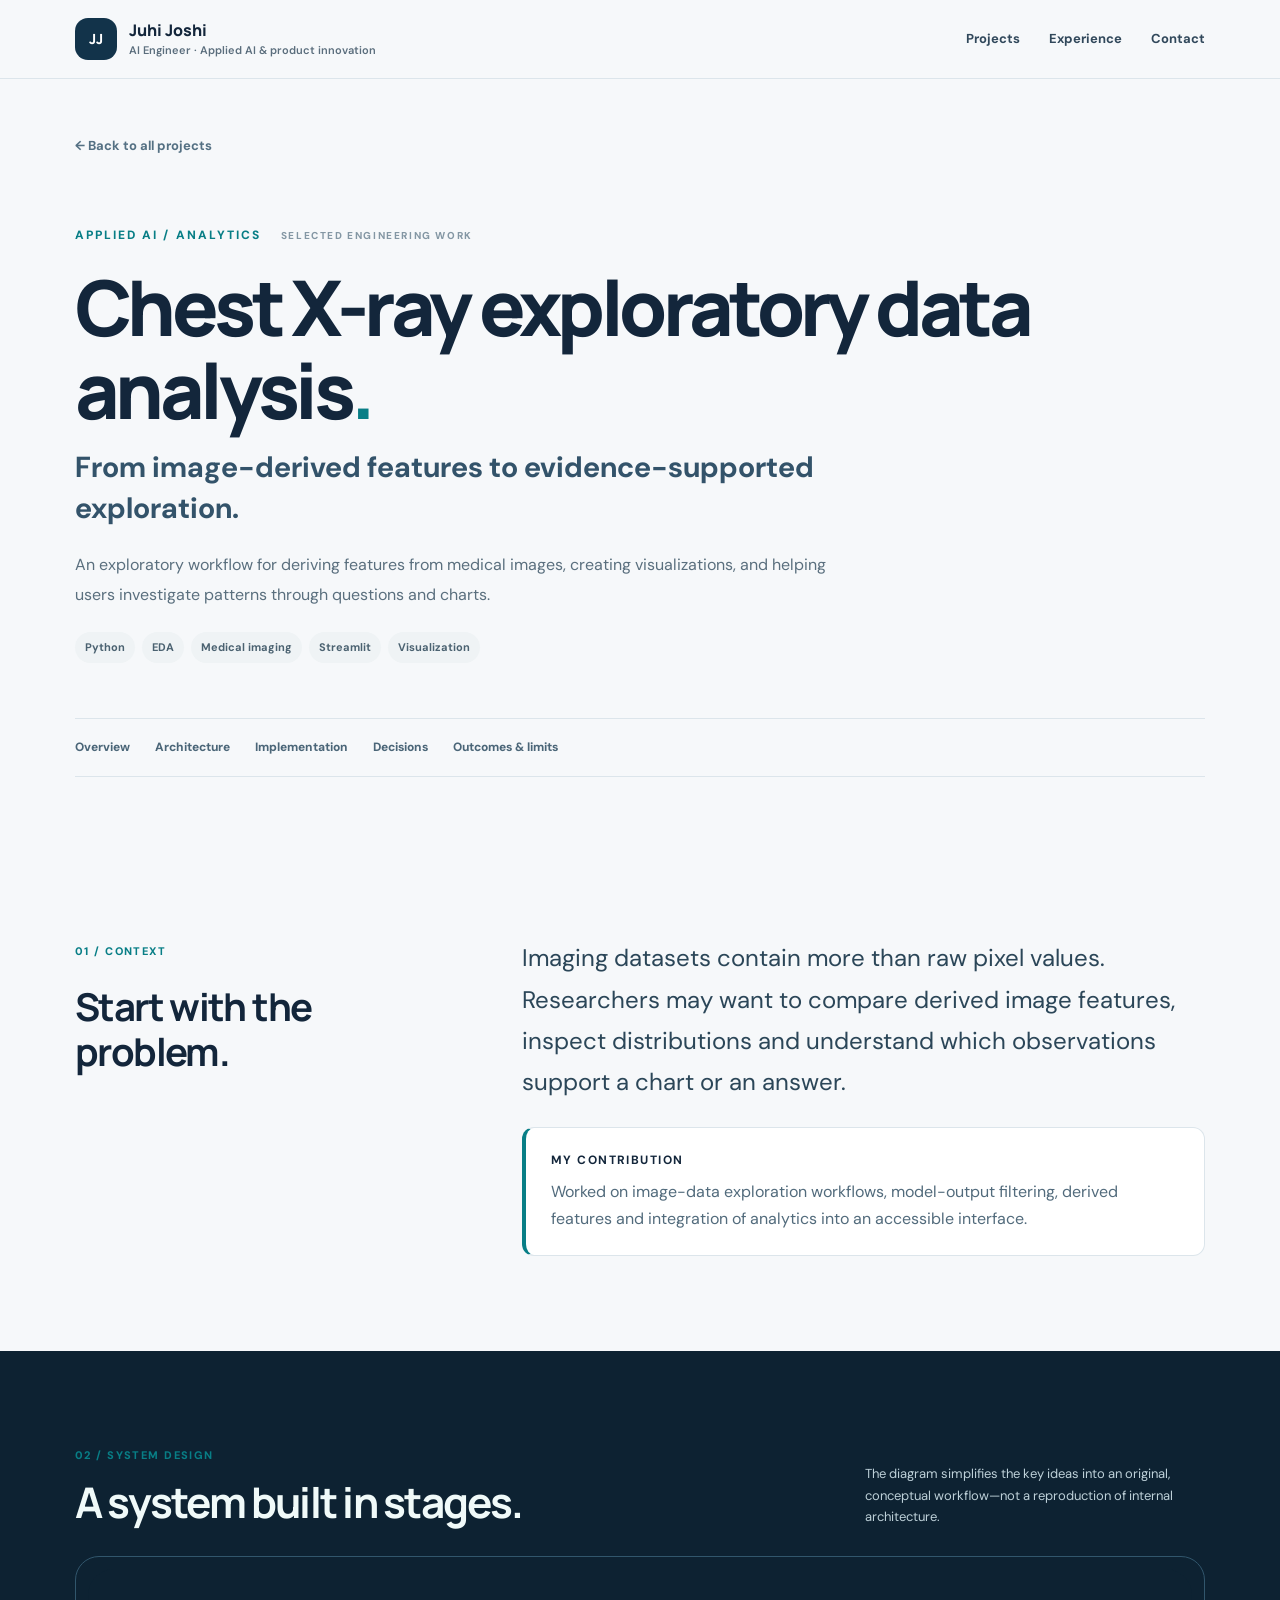
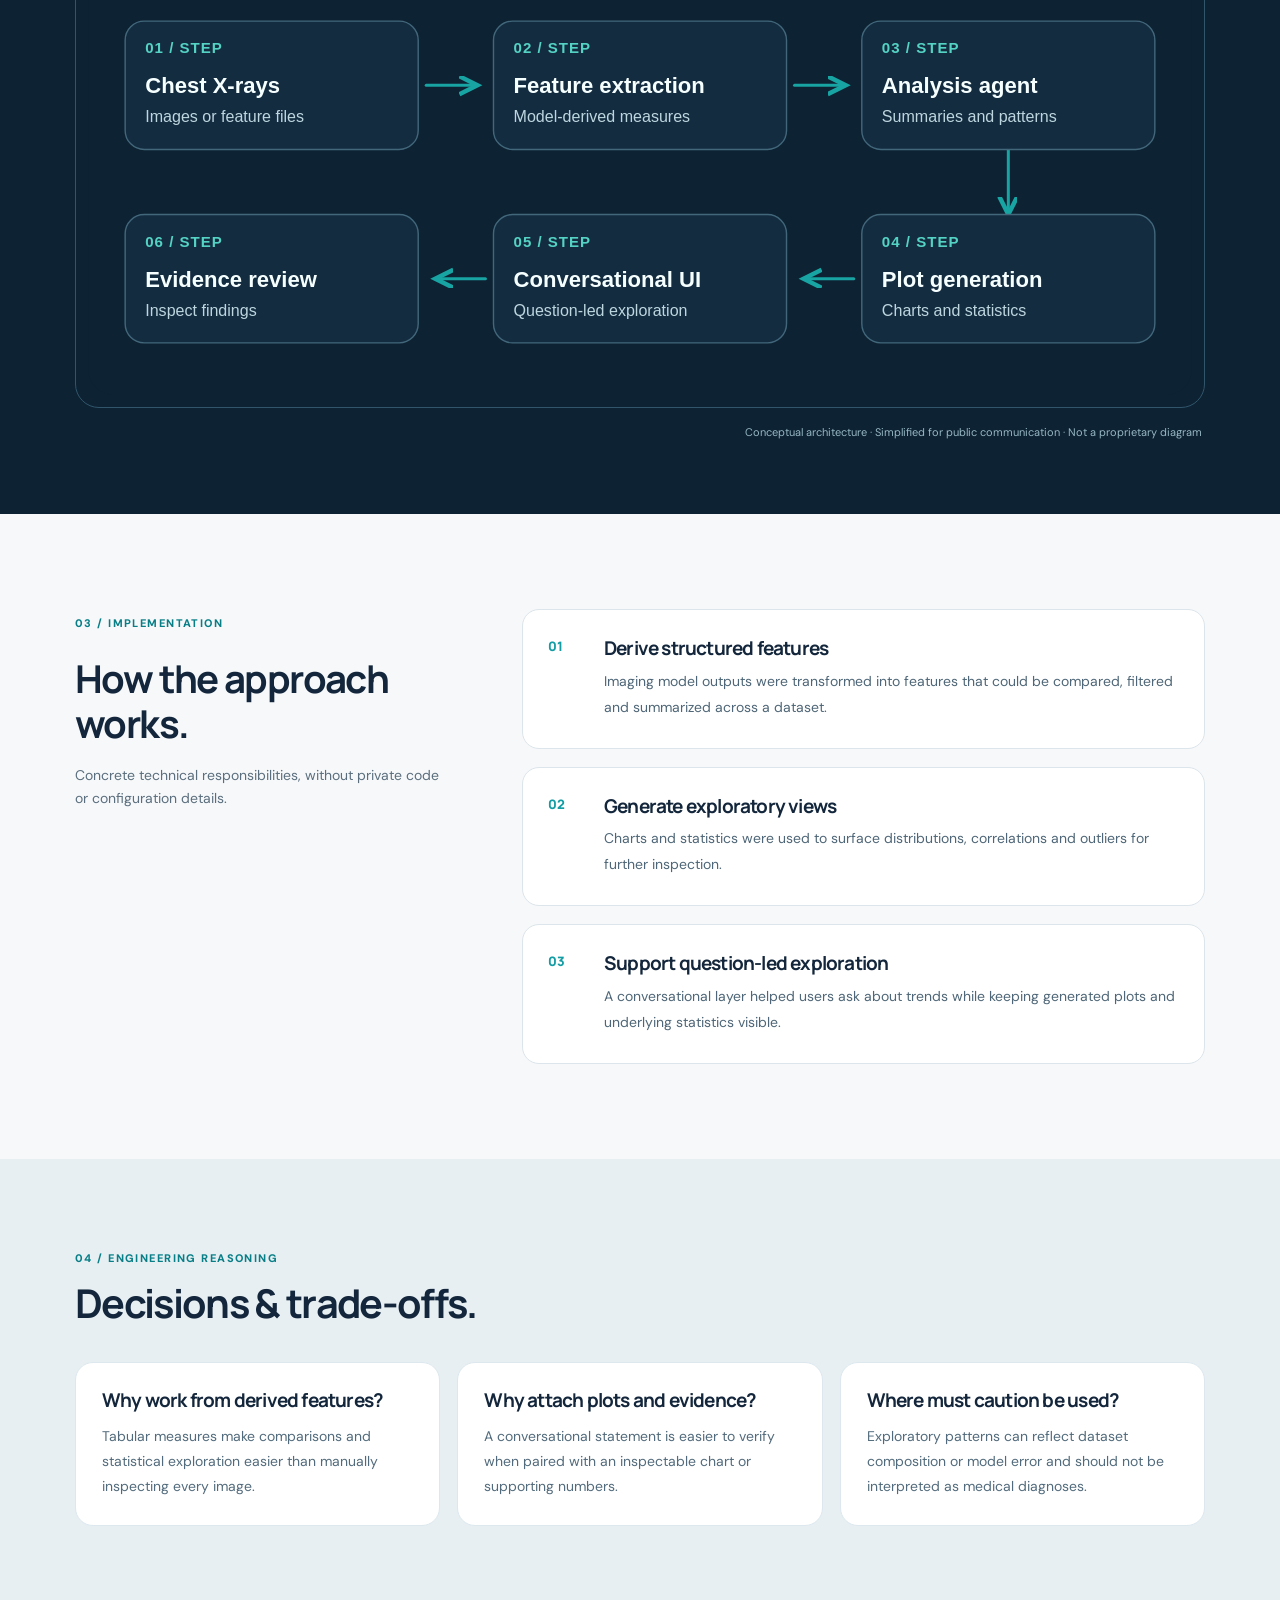
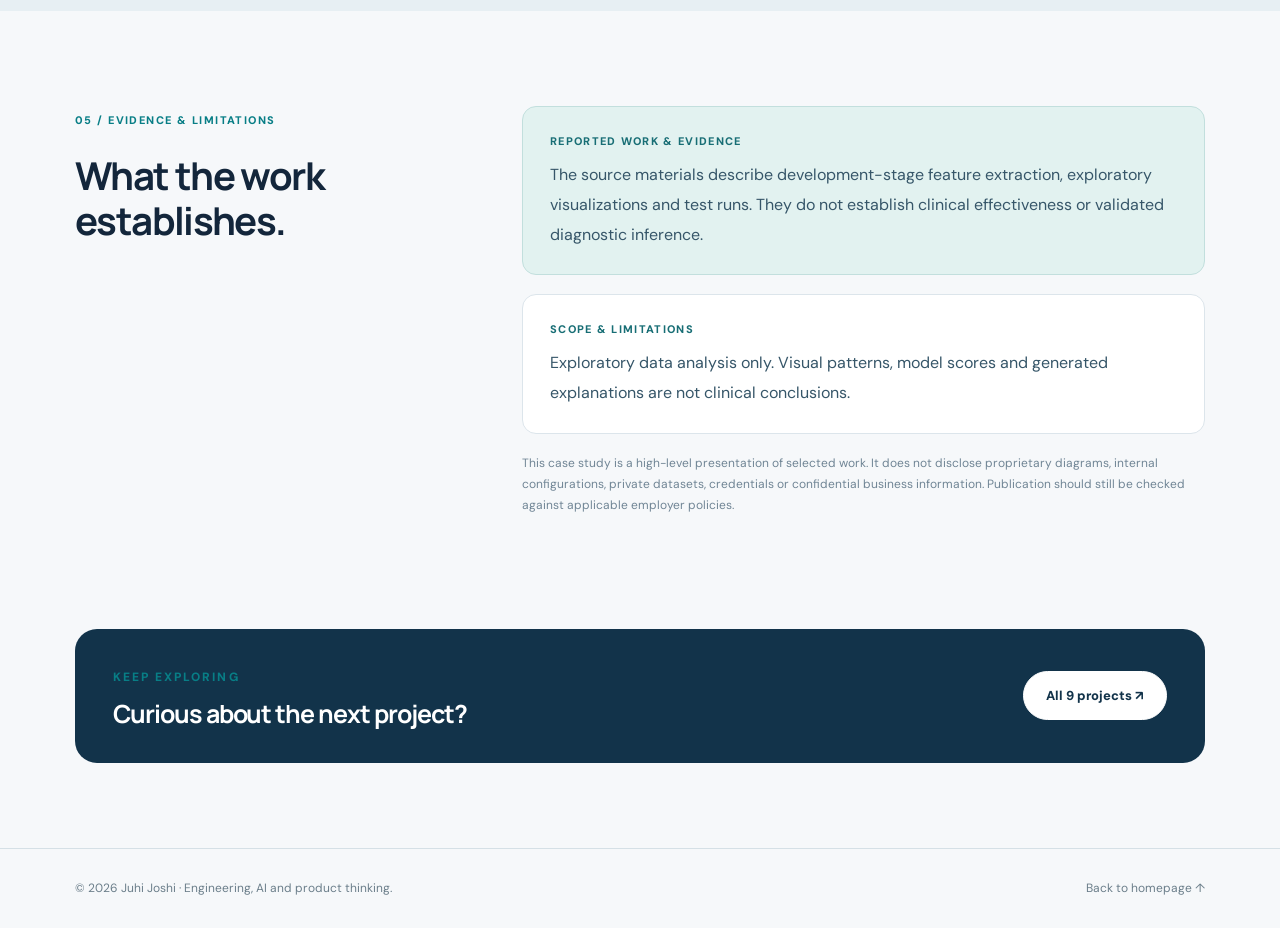
==== projects/chest-xray-eda.html @ a4c3a292 "Upload project case studies" ====
<!doctype html><html lang="en"><head><meta charset="utf-8"><meta name="viewport" content="width=device-width,initial-scale=1"><meta name="description" content="An exploratory workflow for deriving features from medical images, creating visualizations, and helping users investigate patterns through questions and charts."><title>Chest X-ray exploratory data analysis | Juhi Joshi</title><link rel="stylesheet" href="../assets/style.css"></head>
<body><header class="site-nav"><div class="shell nav-inner"><a class="logo" href="../index.html"><span class="monogram">JJ</span><span>Juhi Joshi<small>AI Engineer · Applied AI &amp; product innovation</small></span></a><nav class="nav-links"><a href="../index.html#work">Projects</a><a href="../index.html#experience">Experience</a><a href="../index.html#contact">Contact</a></nav></div></header>
<main class="case-modern"><div class="shell case-intro"><a class="back" href="../index.html#work">← Back to all projects</a><div class="case-topline"><span class="eyebrow">Applied AI / Analytics</span><span class="case-label">SELECTED ENGINEERING WORK</span></div><h1>Chest X-ray exploratory data analysis<span class="title-period">.</span></h1><p class="case-dek">From image-derived features to evidence-supported exploration.</p><p class="case-summary">An exploratory workflow for deriving features from medical images, creating visualizations, and helping users investigate patterns through questions and charts.</p><div class="tags"><span class="tag">Python</span><span class="tag">EDA</span><span class="tag">Medical imaging</span><span class="tag">Streamlit</span><span class="tag">Visualization</span></div><div class="case-jumps"><a href="#overview">Overview</a><a href="#architecture">Architecture</a><a href="#implementation">Implementation</a><a href="#decisions">Decisions</a><a href="#evidence">Outcomes &amp; limits</a></div></div>
<section class="shell case-overview" id="overview"><div class="case-side"><span class="case-index">01 / CONTEXT</span><h2>Start with the problem.</h2></div><div class="case-main"><p class="case-large">Imaging datasets contain more than raw pixel values. Researchers may want to compare derived image features, inspect distributions and understand which observations support a chart or an answer.</p><div class="scope-note"><strong>My contribution</strong><p>Worked on image-data exploration workflows, model-output filtering, derived features and integration of analytics into an accessible interface.</p></div></div></section>
<section class="case-diagram-band" id="architecture"><div class="shell"><div class="case-section-heading"><div><span class="case-index">02 / SYSTEM DESIGN</span><h2>A system built in stages.</h2></div><p>The diagram simplifies the key ideas into an original, conceptual workflow—not a reproduction of internal architecture.</p></div><div class="diagram-frame"><img src="../assets/diagrams/chest-xray-eda.svg" alt="Conceptual architecture of Chest X-ray exploratory data analysis, shown as six connected stages" loading="lazy"></div><p class="diagram-caption">Conceptual architecture · Simplified for public communication · Not a proprietary diagram</p></div></section>
<section class="shell case-split" id="implementation"><div class="case-side"><span class="case-index">03 / IMPLEMENTATION</span><h2>How the approach works.</h2><p>Concrete technical responsibilities, without private code or configuration details.</p></div><div class="impl-list"><article class="impl-item"><span class="impl-num">01</span><div><h3>Derive structured features</h3><p>Imaging model outputs were transformed into features that could be compared, filtered and summarized across a dataset.</p></div></article><article class="impl-item"><span class="impl-num">02</span><div><h3>Generate exploratory views</h3><p>Charts and statistics were used to surface distributions, correlations and outliers for further inspection.</p></div></article><article class="impl-item"><span class="impl-num">03</span><div><h3>Support question-led exploration</h3><p>A conversational layer helped users ask about trends while keeping generated plots and underlying statistics visible.</p></div></article></div></section>
<section class="case-decisions-band" id="decisions"><div class="shell"><span class="case-index">04 / ENGINEERING REASONING</span><h2>Decisions &amp; trade-offs.</h2><div class="decision-grid"><article class="decision-card"><h3>Why work from derived features?</h3><p>Tabular measures make comparisons and statistical exploration easier than manually inspecting every image.</p></article><article class="decision-card"><h3>Why attach plots and evidence?</h3><p>A conversational statement is easier to verify when paired with an inspectable chart or supporting numbers.</p></article><article class="decision-card"><h3>Where must caution be used?</h3><p>Exploratory patterns can reflect dataset composition or model error and should not be interpreted as medical diagnoses.</p></article></div></div></section>
<section class="shell case-split case-end-section" id="evidence"><div class="case-side"><span class="case-index">05 / EVIDENCE &amp; LIMITATIONS</span><h2>What the work establishes.</h2></div><div class="case-main"><div class="evidence-panel"><span class="panel-title">REPORTED WORK &amp; EVIDENCE</span><p>The source materials describe development-stage feature extraction, exploratory visualizations and test runs. They do not establish clinical effectiveness or validated diagnostic inference.</p></div><div class="limits-panel"><span class="panel-title">SCOPE &amp; LIMITATIONS</span><p>Exploratory data analysis only. Visual patterns, model scores and generated explanations are not clinical conclusions.</p></div><p class="case-disclaimer">This case study is a high-level presentation of selected work. It does not disclose proprietary diagrams, internal configurations, private datasets, credentials or confidential business information. Publication should still be checked against applicable employer policies.</p></div></section>
<div class="shell"><div class="case-next"><div><span class="eyebrow">KEEP EXPLORING</span><h2>Curious about the next project?</h2></div><a class="btn" href="../index.html#work">All 9 projects ↗</a></div></div></main><footer class="footer"><div class="shell footer-inner"><span>© 2026 Juhi Joshi · Engineering, AI and product thinking.</span><a href="../index.html">Back to homepage ↑</a></div></footer></body></html>
---- assets/style.css ----
@import url('https://fonts.googleapis.com/css2?family=DM+Sans:wght@400;500;600;700&family=Manrope:wght@400;500;600;700;800&display=swap');
:root{--bg:#f6f8fa;--surface:#fff;--ink:#13263b;--muted:#5b6e7d;--line:#dce5eb;--accent:#087e86;--deep:#12334a;--pale:#e5f4f3;--gold:#dcb46b}*{box-sizing:border-box}html{scroll-behavior:smooth}body{margin:0;color:var(--ink);background:var(--bg);font-family:'DM Sans',Arial,sans-serif;line-height:1.65}a{color:inherit;text-decoration:none}button{font:inherit}.shell{max-width:1190px;margin:auto;padding:0 30px}.site-nav{background:rgba(246,248,250,.93);backdrop-filter:blur(16px);border-bottom:1px solid var(--line);position:sticky;top:0;z-index:50}.nav-inner{height:78px;display:flex;align-items:center;justify-content:space-between;gap:20px}.logo{display:flex;align-items:center;gap:12px;font-weight:800;font-family:Manrope,sans-serif;line-height:1.2}.monogram{width:42px;height:42px;border-radius:13px;background:var(--deep);color:#fff;display:grid;place-items:center;font-size:14px;letter-spacing:.03em}.logo small{display:block;font-size:11px;font-family:'DM Sans',sans-serif;color:var(--muted);font-weight:600;margin-top:4px}.nav-links{display:flex;gap:29px;align-items:center;font-size:13px;font-weight:700;color:#31485b}.nav-links a:hover,.text-link:hover{color:var(--accent)}.nav-contact{border:1px solid #9cbbc2;padding:11px 16px;border-radius:50px}.menu-toggle{display:none;cursor:pointer;border:1px solid var(--line);background:#fff;padding:7px 13px;border-radius:8px}.eyebrow{font-size:12px;text-transform:uppercase;letter-spacing:.17em;font-weight:800;color:var(--accent)}h1,h2,h3,h4{font-family:Manrope,sans-serif;line-height:1.19;letter-spacing:-.042em}h1{font-size:clamp(43px,5.5vw,75px);font-weight:800;margin:20px 0 22px}h2{font-size:clamp(31px,3.1vw,44px);margin:10px 0 17px}h3{font-size:22px;margin:12px 0}p{margin:0 0 18px}.lead{font-size:18px;color:#496071;max-width:680px;line-height:1.8}.hero{padding:105px 0 80px;position:relative;overflow:hidden}.hero-grid{display:grid;grid-template-columns:1.16fr .84fr;align-items:center;gap:65px}.hero .lead{max-width:650px}.hero h1 span{color:var(--accent)}.hero-kicker{display:flex;align-items:center;gap:10px}.live-dot{width:8px;height:8px;background:#1eaf96;border-radius:50%;box-shadow:0 0 0 5px #def3ee}.hero-actions{display:flex;flex-wrap:wrap;gap:13px;margin:28px 0}.btn{border-radius:50px;padding:13px 22px;background:var(--deep);color:white;display:inline-flex;align-items:center;gap:12px;font-size:13px;font-weight:800;border:1px solid var(--deep);transition:transform .2s,background .2s}.btn:hover{transform:translateY(-2px);background:#205571}.btn.secondary{background:transparent;color:var(--deep);border-color:#bacbd4}.btn.secondary:hover{background:#e9f0f3}.hero-note{font-size:12px;color:#71818e}.visual{position:relative;border-radius:27px;min-height:445px;padding:26px;background:linear-gradient(145deg,#102e43,#0e5762);box-shadow:0 30px 75px #193b4c26;overflow:hidden;color:white}.visual:before{content:'';position:absolute;inset:0;opacity:.17;background-image:radial-gradient(#bde9e6 1px,transparent 1px);background-size:18px 18px}.visual .v-label{position:relative;color:#9dcfce;letter-spacing:.16em;font-size:11px;font-weight:800}.orbit{position:absolute;border:1px solid #70b4b76b;border-radius:50%;width:360px;height:360px;left:50%;top:52%;transform:translate(-50%,-50%)}.orbit.two{width:260px;height:260px;transform:translate(-50%,-50%) rotate(25deg)}.center-node{position:absolute;top:50%;left:50%;transform:translate(-50%,-50%);width:153px;height:153px;background:#f5fbfa;border-radius:34px;display:flex;flex-direction:column;align-items:center;justify-content:center;color:var(--deep);box-shadow:0 15px 50px #061e2d75;text-align:center;font-weight:800;font-family:Manrope}.center-node b{font-size:30px;letter-spacing:-.09em}.center-node span{font-size:11px;max-width:110px;line-height:1.5;letter-spacing:0}.node{position:absolute;padding:12px 15px;background:#1c6170;border:1px solid #76bfc580;box-shadow:0 10px 30px #071e2e55;border-radius:13px;font-size:12px;font-weight:700}.node.a{top:27%;left:5%}.node.b{top:23%;right:5%}.node.c{bottom:17%;left:5%}.node.d{bottom:14%;right:5%}.stat-strip{border-top:1px solid var(--line);border-bottom:1px solid var(--line);background:#fff}.stats{display:grid;grid-template-columns:repeat(4,1fr);gap:0}.stat{padding:27px 25px;border-right:1px solid var(--line)}.stat:first-child{padding-left:0}.stat:last-child{border-right:0}.stat strong{display:block;font:800 25px Manrope;color:var(--deep)}.stat span{color:var(--muted);font-size:12px}.section{padding:104px 0}.section-head{display:flex;align-items:end;justify-content:space-between;gap:20px;margin-bottom:40px}.section-sub{max-width:620px;color:var(--muted)}.filter-row{display:flex;flex-wrap:wrap;gap:8px;margin-bottom:28px}.filter{background:#fff;border:1px solid var(--line);padding:8px 15px;border-radius:99px;font-size:12px;font-weight:800;cursor:pointer;color:#526879}.filter.active,.filter:hover{background:var(--deep);color:white;border-color:var(--deep)}.project-grid{display:grid;grid-template-columns:repeat(2,1fr);gap:20px}.project-card{display:flex;flex-direction:column;border:1px solid var(--line);background:var(--surface);border-radius:20px;overflow:hidden;transition:transform .2s,box-shadow .2s}.project-card:hover{transform:translateY(-4px);box-shadow:0 20px 45px #16384d14}.project-card.hidden{display:none}.project-art{height:202px;background:linear-gradient(125deg,#e1f1f1,#eef4f7);padding:27px;position:relative;overflow:hidden}.project-art.alt{background:linear-gradient(125deg,#e9edf8,#deecf4)}.project-art.warm{background:linear-gradient(125deg,#f5f0e7,#e8f2eb)}.project-art:after{content:'';position:absolute;right:-70px;top:-90px;width:270px;height:270px;border:1px solid #b0d1d4;border-radius:50%;box-shadow:0 0 0 38px #ffffff55,0 0 0 80px #ffffff40}.art-num{position:relative;z-index:1;font-size:12px;font-weight:800;color:#597784}.art-title{position:relative;z-index:1;font:800 27px Manrope;max-width:370px;letter-spacing:-.035em;margin-top:40px;line-height:1.18}.art-icon{position:absolute;right:28px;bottom:18px;font-size:49px;color:#69a5a9;opacity:.5}.card-body{padding:25px 27px 28px;display:flex;flex:1;flex-direction:column}.card-kind{color:var(--accent);font-weight:800;font-size:11px;letter-spacing:.08em;text-transform:uppercase}.card-body h3{margin:11px 0}.card-body p{font-size:14px;color:var(--muted);line-height:1.75}.tags{display:flex;gap:7px;flex-wrap:wrap;margin:14px 0 24px}.tag{font-size:11px;background:#eff3f5;color:#4b6271;padding:6px 10px;border-radius:99px;font-weight:700}.card-more{margin-top:auto;padding-top:16px;border-top:1px solid var(--line);font-size:13px;font-weight:800;color:var(--accent)}.two-col{display:grid;grid-template-columns:.8fr 1.2fr;gap:90px}.dark-section{background:var(--deep);color:white}.dark-section .eyebrow{color:#8fd9d2}.dark-section .section-sub{color:#b7ccd8}.approach-grid{display:grid;grid-template-columns:repeat(3,1fr);gap:15px;margin-top:42px}.approach-card{border:1px solid #547286;border-radius:15px;padding:25px;background:#ffffff08}.approach-card .count{color:#9fe6db;font-weight:800;font-size:13px}.approach-card h3{font-size:20px}.approach-card p{color:#bad0d8;font-size:14px}.timeline{border-left:1px solid #bacdd4;margin-left:10px}.timeline-item{padding:0 0 33px 30px;position:relative}.timeline-item:before{content:'';position:absolute;width:11px;height:11px;border-radius:50%;background:var(--accent);top:8px;left:-6px;border:3px solid var(--bg)}.timeline-item small{color:var(--accent);font-weight:800;text-transform:uppercase;letter-spacing:.08em}.timeline-item h3{margin:9px 0}.timeline-item p{color:var(--muted);font-size:14px}.pill-row{display:flex;flex-wrap:wrap;gap:9px}.skill-group{margin-bottom:24px}.skill-group h4{font-size:14px;margin:0 0 10px}.contact-block{text-align:center;max-width:760px;margin:auto}.contact-block p{color:#bcd0da}.footer{padding:30px 0;border-top:1px solid #d5e0e6;font-size:12px;color:#6b7e8a}.footer-inner{display:flex;justify-content:space-between;gap:20px}.project-hero{padding:70px 0 55px}.back{font-size:13px;font-weight:800;color:var(--accent)}.project-hero h1{max-width:910px;font-size:clamp(40px,5vw,64px)}.project-hero .lead{max-width:820px}.metrics{display:flex;flex-wrap:wrap;gap:14px;margin:34px 0 0}.metric{background:#fff;border:1px solid var(--line);border-radius:13px;padding:17px 23px;min-width:190px}.metric b{display:block;font:800 21px Manrope}.metric small{color:var(--muted)}.project-content{padding-bottom:100px}.project-content .case-section{border-top:1px solid var(--line);padding:46px 0;display:grid;grid-template-columns:220px 1fr;gap:55px}.case-number{color:var(--accent);font-size:12px;letter-spacing:.1em;text-transform:uppercase;font-weight:800}.case-section h2{font-size:30px;margin-top:0}.case-section p,.case-section li{color:#4d6170;font-size:15px;line-height:1.9}.case-section ul{padding-left:20px}.architecture{margin:25px 0;display:grid;grid-template-columns:repeat(3,1fr);gap:12px}.architecture .step{padding:23px 17px;background:white;border:1px solid var(--line);border-radius:13px;min-height:117px}.step small{display:block;color:var(--accent);font-weight:800}.step strong{display:block;font-size:14px;margin-top:10px}.footnote{background:#e9f2f3;border-left:3px solid var(--accent);padding:19px 22px;color:#405d6a;font-size:13px;border-radius:3px}.next-panel{background:var(--deep);color:white;padding:34px;border-radius:19px;margin:20px 0 80px}.next-panel a{font-weight:800;color:#98e0d7}.hide{display:none!important}@media(max-width:800px){.shell{padding:0 21px}.nav-inner{height:70px}.menu-toggle{display:block}.nav-links{display:none;position:absolute;left:0;right:0;top:70px;background:#fff;flex-direction:column;align-items:stretch;gap:0;padding:12px 25px 22px;border-bottom:1px solid var(--line)}.nav-links.open{display:flex}.nav-links a{padding:12px}.hero{padding:60px 0}.hero-grid,.two-col{grid-template-columns:1fr;gap:35px}.visual{min-height:370px}.stats{grid-template-columns:repeat(2,1fr)}.stat{padding:23px!important;border-bottom:1px solid var(--line)}.project-grid,.approach-grid{grid-template-columns:1fr}.section{padding:70px 0}.section-head{display:block}.project-content .case-section{grid-template-columns:1fr;gap:12px}.architecture{grid-template-columns:repeat(2,1fr)}.footer-inner{flex-direction:column}}@media(max-width:480px){.architecture{grid-template-columns:1fr}.visual{min-height:345px}.node{font-size:10px;padding:9px}.center-node{width:132px;height:132px}.orbit{width:300px;height:300px}.orbit.two{width:220px;height:220px}.art-title{font-size:24px}.stat strong{font-size:21px}}@media(prefers-reduced-motion:reduce){html{scroll-behavior:auto}*{transition:none!important}}
/* Portfolio additions */
.light-alt{background:#eef4f5}.feature-grid{display:grid;grid-template-columns:repeat(2,1fr);gap:18px;margin-top:36px}.feature{background:#fff;padding:26px;border:1px solid var(--line);border-radius:17px}.feature small,.award small{font-size:11px;font-weight:800;color:var(--accent);letter-spacing:.1em}.feature h3{font-size:21px}.feature p,.award p{color:var(--muted);font-size:14px}.award{border-bottom:1px solid var(--line);padding:15px 0}.award:first-child{padding-top:0}.award h3{font-size:19px;margin:7px 0}.contact-block .btn{margin:8px}.dark-section .btn.secondary{color:#fff;border-color:#85b0b9}.dark-section .btn.secondary:hover{color:#12334a}@media(max-width:800px){.feature-grid{grid-template-columns:1fr}.nav-links{max-height:80vh;overflow:auto}}
/* Case study redesign · 2026 */
.case-modern{overflow:hidden}.case-intro{padding-top:53px;padding-bottom:65px}.case-intro .back{display:inline-block;font-size:13px;font-weight:700;color:#547083}.case-topline{display:flex;align-items:center;gap:20px;margin-top:68px}.case-label{font-size:10px;letter-spacing:.16em;color:#8497a4;font-weight:800}.case-intro h1{max-width:1000px;font-size:clamp(44px,6vw,85px);line-height:1.08;letter-spacing:-.06em;margin:20px 0 15px}.title-period{color:var(--accent)}.case-dek{font-size:clamp(20px,2.6vw,29px);font-weight:700;color:#33536a;max-width:850px;line-height:1.4;margin-bottom:22px}.case-summary{font-size:16px;max-width:775px;color:#5a6f7e;line-height:1.85;margin-bottom:23px}.case-jumps{display:flex;flex-wrap:wrap;gap:25px;border-top:1px solid var(--line);border-bottom:1px solid var(--line);margin-top:55px;padding:19px 0;font-size:12px;font-weight:800;color:#4b6678}.case-jumps a:hover{color:var(--accent)}.case-index{font-size:11px;letter-spacing:.13em;font-weight:800;color:var(--accent)}.case-overview,.case-split{display:grid;grid-template-columns:minmax(225px,.7fr) minmax(0,1.3fr);gap:7%;padding-top:95px;padding-bottom:95px}.case-side h2{font-size:clamp(28px,3vw,42px);margin-top:20px}.case-side>p{font-size:14px;color:var(--muted)}.case-large{font-size:clamp(19px,2vw,24px);line-height:1.72;color:#2b4658}.scope-note{background:#fff;border:1px solid var(--line);border-left:4px solid var(--accent);border-radius:12px;padding:23px 25px;margin-top:25px}.scope-note strong{display:block;font-size:12px;text-transform:uppercase;letter-spacing:.12em;margin-bottom:8px}.scope-note p{margin:0;color:#526b7c}.case-diagram-band{background:#0d2232;color:#f0faf9;padding:90px 0 73px}.case-section-heading{display:flex;align-items:end;justify-content:space-between;gap:30px;margin-bottom:28px}.case-section-heading h2{font-size:clamp(29px,3.3vw,45px);margin-bottom:0}.case-section-heading>p{max-width:340px;font-size:13px;color:#bdd0d8;margin:0}.diagram-frame{background:#0d2232;border:1px solid #31566c;border-radius:24px;overflow:hidden;padding:12px}.diagram-frame img{display:block;width:100%;height:auto}.diagram-caption{font-size:11px;text-align:right;margin:15px 3px 0;color:#97b7c4}.impl-list{display:flex;flex-direction:column;gap:18px}.impl-item{display:flex;gap:24px;background:#fff;border:1px solid var(--line);border-radius:17px;padding:27px 25px}.impl-num{color:#129ca4;font:800 13px Manrope,sans-serif;min-width:32px}.impl-item h3{font-size:19px;margin:0 0 9px}.impl-item p{font-size:14px;color:#4e6677;margin:0;line-height:1.85}.case-decisions-band{background:#e7eff3;padding:85px 0}.case-decisions-band h2{margin-bottom:35px}.decision-grid{display:grid;grid-template-columns:repeat(3,1fr);gap:17px}.decision-card{border-radius:18px;background:#fff;border:1px solid #dce8ee;padding:26px}.decision-card h3{font-size:19px;margin:0 0 12px}.decision-card p{font-size:14px;color:#526b7c;line-height:1.8;margin:0}.evidence-panel,.limits-panel{padding:25px 27px;border-radius:14px;margin-bottom:19px}.evidence-panel{background:#e2f2f0;border:1px solid #c2dfdd}.limits-panel{background:#fff;border:1px solid var(--line)}.panel-title{display:block;font-size:11px;letter-spacing:.12em;color:#186e75;font-weight:800;margin-bottom:10px}.evidence-panel p,.limits-panel p{margin:0;color:#365669;line-height:1.85}.case-disclaimer{font-size:12px;color:#708595;line-height:1.75}.case-next{margin:0 0 85px;padding:34px 38px;background:var(--deep);color:white;border-radius:22px;display:flex;gap:20px;align-items:center;justify-content:space-between}.case-next h2{font-size:25px;margin-bottom:0}.case-next .btn{background:#fff;color:var(--deep);border-color:#fff;white-space:nowrap}.case-next .btn:hover{background:#d9f1ed}@media(max-width:800px){.case-overview,.case-split{grid-template-columns:1fr;gap:25px;padding-top:65px;padding-bottom:65px}.case-section-heading{display:block}.case-section-heading>p{margin-top:13px}.decision-grid{grid-template-columns:1fr}.case-next{align-items:flex-start;flex-direction:column}.case-topline{margin-top:45px}.diagram-frame{padding:2px}.case-diagram-band{padding:65px 0}.case-jumps{gap:14px}.case-intro{padding-bottom:35px}}@media(max-width:500px){.impl-item{padding:20px 17px;gap:11px}.case-intro h1{font-size:clamp(39px,11vw,56px)}.case-label{display:none}.case-jumps a{font-size:11px}.case-next{padding:26px}}

.project-art-diagram{padding:0!important;background:#0d2232!important}.project-art-diagram:after{display:none!important}.project-art-diagram img{width:100%;height:100%;object-fit:cover;position:absolute;inset:0;opacity:.9;transition:transform .3s}.project-card:hover .project-art-diagram img{transform:scale(1.04)}.project-art-diagram .art-num{position:absolute;z-index:3;top:14px;left:16px;color:#b7e9e4;background:#0e2939d9;padding:4px 9px;border-radius:6px}.project-art-diagram .art-title,.project-art-diagram .art-icon{display:none}
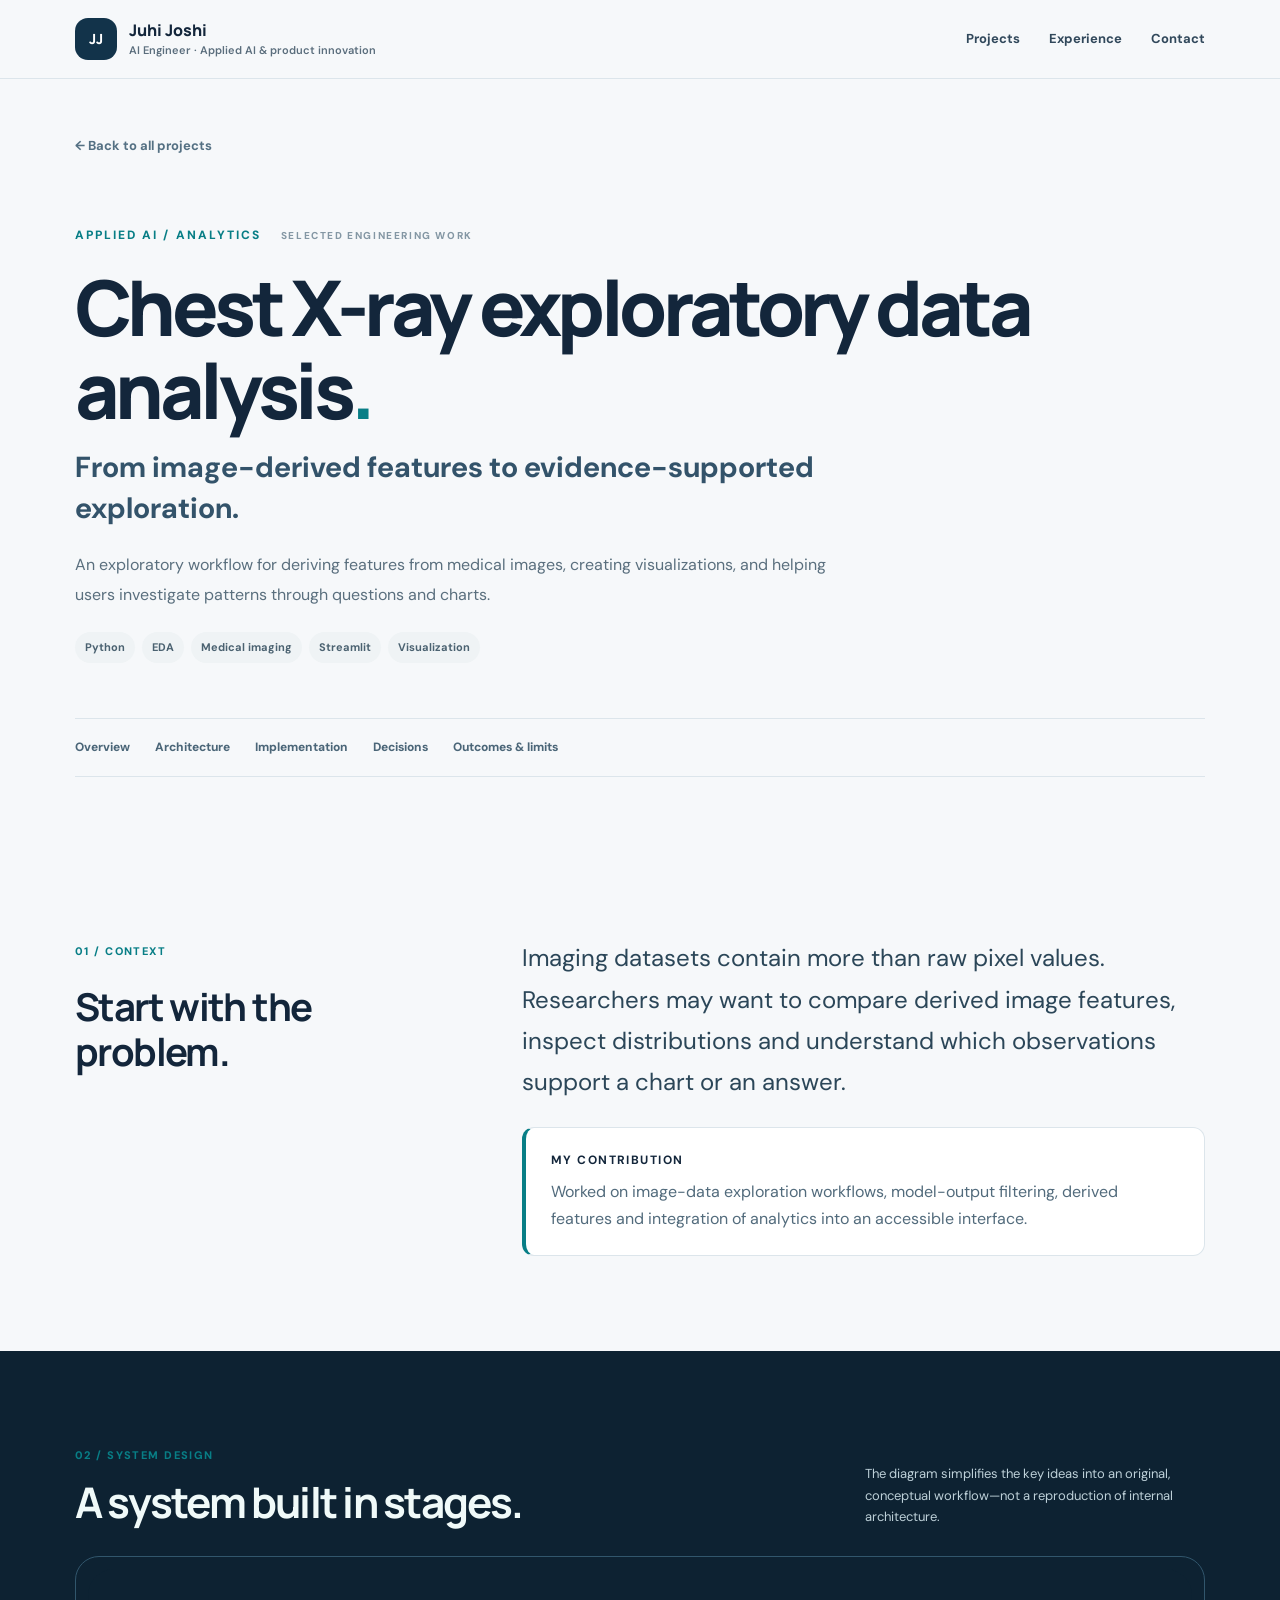
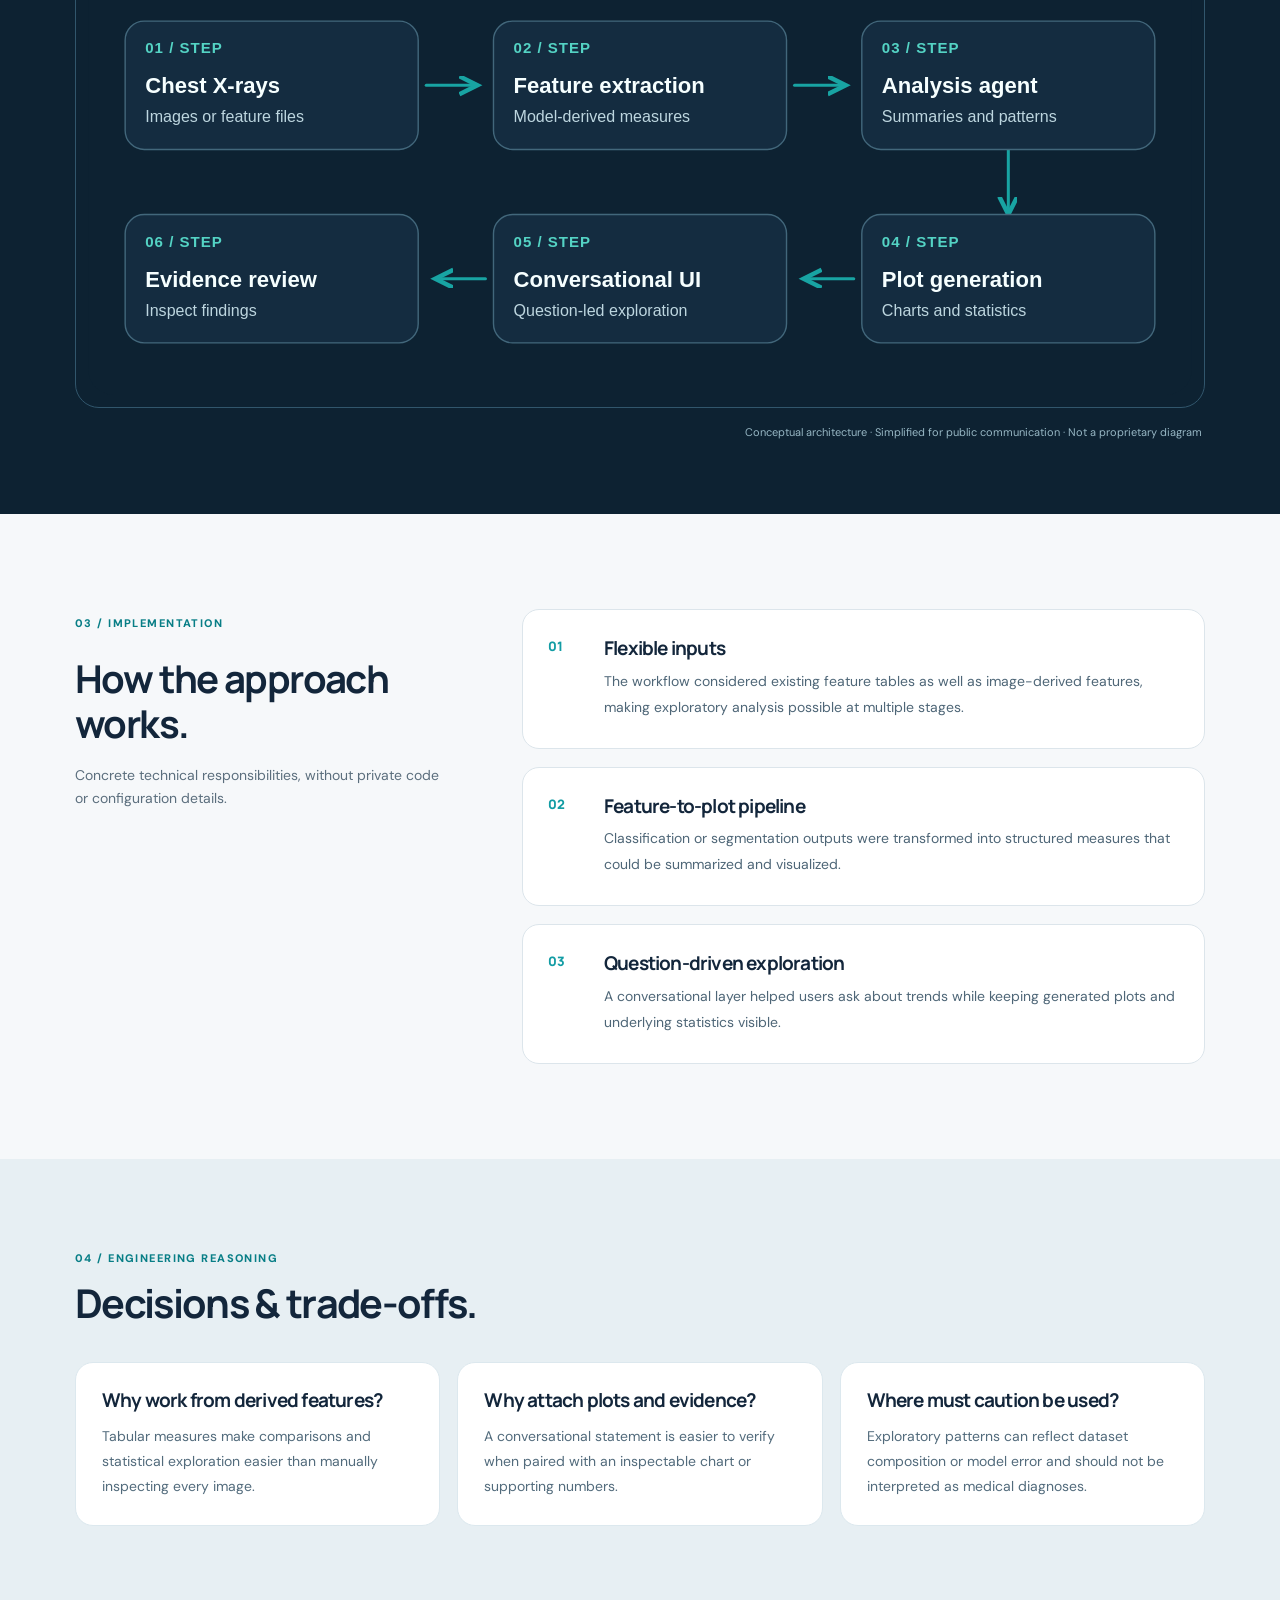
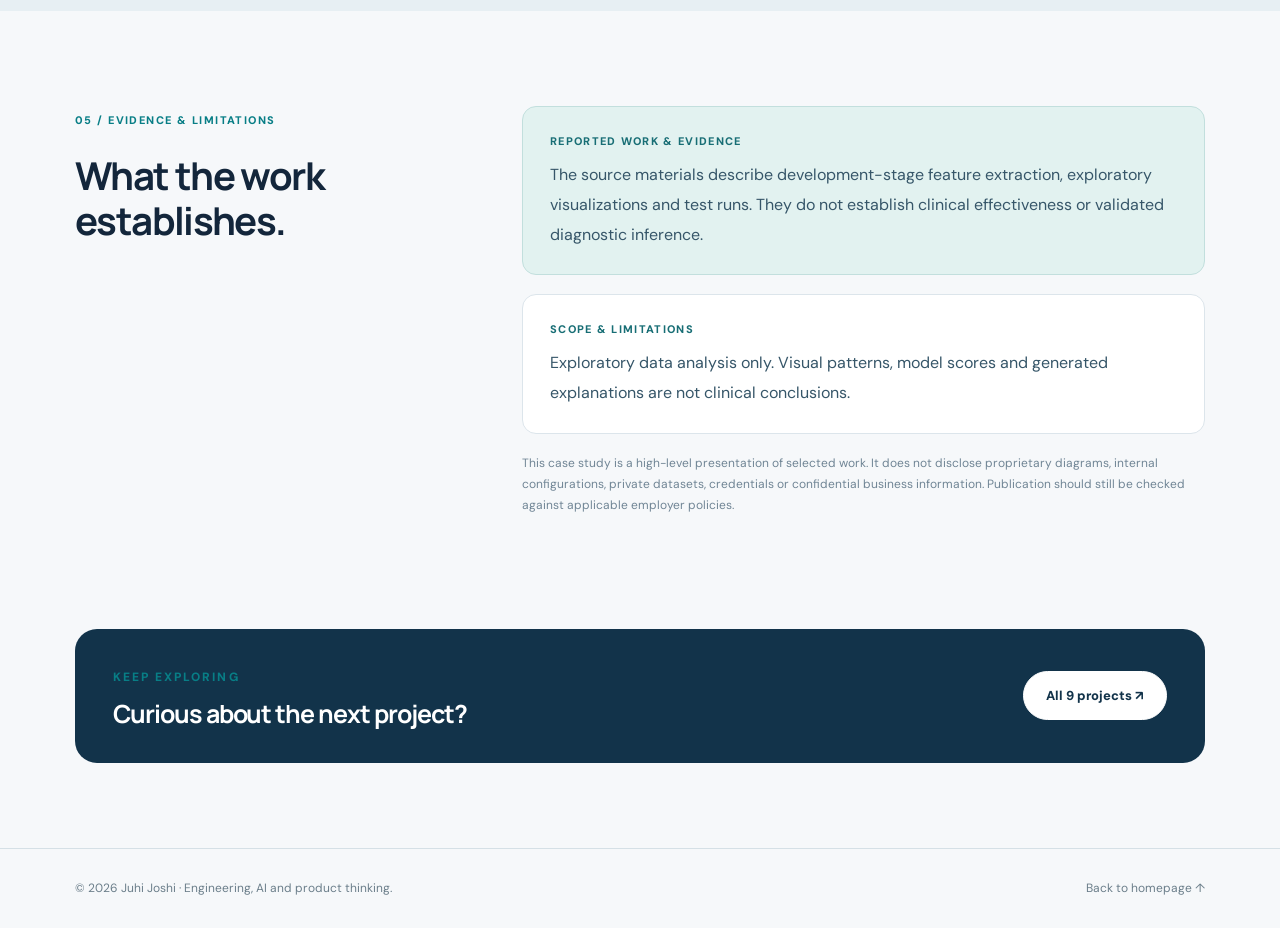
==== commit 4a01da45: "Match corrected portfolio source" ====
--- a/projects/chest-xray-eda.html
+++ b/projects/chest-xray-eda.html
@@ -3,7 +3,7 @@
 <main class="case-modern"><div class="shell case-intro"><a class="back" href="../index.html#work">← Back to all projects</a><div class="case-topline"><span class="eyebrow">Applied AI / Analytics</span><span class="case-label">SELECTED ENGINEERING WORK</span></div><h1>Chest X-ray exploratory data analysis<span class="title-period">.</span></h1><p class="case-dek">From image-derived features to evidence-supported exploration.</p><p class="case-summary">An exploratory workflow for deriving features from medical images, creating visualizations, and helping users investigate patterns through questions and charts.</p><div class="tags"><span class="tag">Python</span><span class="tag">EDA</span><span class="tag">Medical imaging</span><span class="tag">Streamlit</span><span class="tag">Visualization</span></div><div class="case-jumps"><a href="#overview">Overview</a><a href="#architecture">Architecture</a><a href="#implementation">Implementation</a><a href="#decisions">Decisions</a><a href="#evidence">Outcomes &amp; limits</a></div></div>
 <section class="shell case-overview" id="overview"><div class="case-side"><span class="case-index">01 / CONTEXT</span><h2>Start with the problem.</h2></div><div class="case-main"><p class="case-large">Imaging datasets contain more than raw pixel values. Researchers may want to compare derived image features, inspect distributions and understand which observations support a chart or an answer.</p><div class="scope-note"><strong>My contribution</strong><p>Worked on image-data exploration workflows, model-output filtering, derived features and integration of analytics into an accessible interface.</p></div></div></section>
 <section class="case-diagram-band" id="architecture"><div class="shell"><div class="case-section-heading"><div><span class="case-index">02 / SYSTEM DESIGN</span><h2>A system built in stages.</h2></div><p>The diagram simplifies the key ideas into an original, conceptual workflow—not a reproduction of internal architecture.</p></div><div class="diagram-frame"><img src="../assets/diagrams/chest-xray-eda.svg" alt="Conceptual architecture of Chest X-ray exploratory data analysis, shown as six connected stages" loading="lazy"></div><p class="diagram-caption">Conceptual architecture · Simplified for public communication · Not a proprietary diagram</p></div></section>
-<section class="shell case-split" id="implementation"><div class="case-side"><span class="case-index">03 / IMPLEMENTATION</span><h2>How the approach works.</h2><p>Concrete technical responsibilities, without private code or configuration details.</p></div><div class="impl-list"><article class="impl-item"><span class="impl-num">01</span><div><h3>Derive structured features</h3><p>Imaging model outputs were transformed into features that could be compared, filtered and summarized across a dataset.</p></div></article><article class="impl-item"><span class="impl-num">02</span><div><h3>Generate exploratory views</h3><p>Charts and statistics were used to surface distributions, correlations and outliers for further inspection.</p></div></article><article class="impl-item"><span class="impl-num">03</span><div><h3>Support question-led exploration</h3><p>A conversational layer helped users ask about trends while keeping generated plots and underlying statistics visible.</p></div></article></div></section>
+<section class="shell case-split" id="implementation"><div class="case-side"><span class="case-index">03 / IMPLEMENTATION</span><h2>How the approach works.</h2><p>Concrete technical responsibilities, without private code or configuration details.</p></div><div class="impl-list"><article class="impl-item"><span class="impl-num">01</span><div><h3>Flexible inputs</h3><p>The workflow considered existing feature tables as well as image-derived features, making exploratory analysis possible at multiple stages.</p></div></article><article class="impl-item"><span class="impl-num">02</span><div><h3>Feature-to-plot pipeline</h3><p>Classification or segmentation outputs were transformed into structured measures that could be summarized and visualized.</p></div></article><article class="impl-item"><span class="impl-num">03</span><div><h3>Question-driven exploration</h3><p>A conversational layer helped users ask about trends while keeping generated plots and underlying statistics visible.</p></div></article></div></section>
 <section class="case-decisions-band" id="decisions"><div class="shell"><span class="case-index">04 / ENGINEERING REASONING</span><h2>Decisions &amp; trade-offs.</h2><div class="decision-grid"><article class="decision-card"><h3>Why work from derived features?</h3><p>Tabular measures make comparisons and statistical exploration easier than manually inspecting every image.</p></article><article class="decision-card"><h3>Why attach plots and evidence?</h3><p>A conversational statement is easier to verify when paired with an inspectable chart or supporting numbers.</p></article><article class="decision-card"><h3>Where must caution be used?</h3><p>Exploratory patterns can reflect dataset composition or model error and should not be interpreted as medical diagnoses.</p></article></div></div></section>
 <section class="shell case-split case-end-section" id="evidence"><div class="case-side"><span class="case-index">05 / EVIDENCE &amp; LIMITATIONS</span><h2>What the work establishes.</h2></div><div class="case-main"><div class="evidence-panel"><span class="panel-title">REPORTED WORK &amp; EVIDENCE</span><p>The source materials describe development-stage feature extraction, exploratory visualizations and test runs. They do not establish clinical effectiveness or validated diagnostic inference.</p></div><div class="limits-panel"><span class="panel-title">SCOPE &amp; LIMITATIONS</span><p>Exploratory data analysis only. Visual patterns, model scores and generated explanations are not clinical conclusions.</p></div><p class="case-disclaimer">This case study is a high-level presentation of selected work. It does not disclose proprietary diagrams, internal configurations, private datasets, credentials or confidential business information. Publication should still be checked against applicable employer policies.</p></div></section>
 <div class="shell"><div class="case-next"><div><span class="eyebrow">KEEP EXPLORING</span><h2>Curious about the next project?</h2></div><a class="btn" href="../index.html#work">All 9 projects ↗</a></div></div></main><footer class="footer"><div class="shell footer-inner"><span>© 2026 Juhi Joshi · Engineering, AI and product thinking.</span><a href="../index.html">Back to homepage ↑</a></div></footer></body></html>
